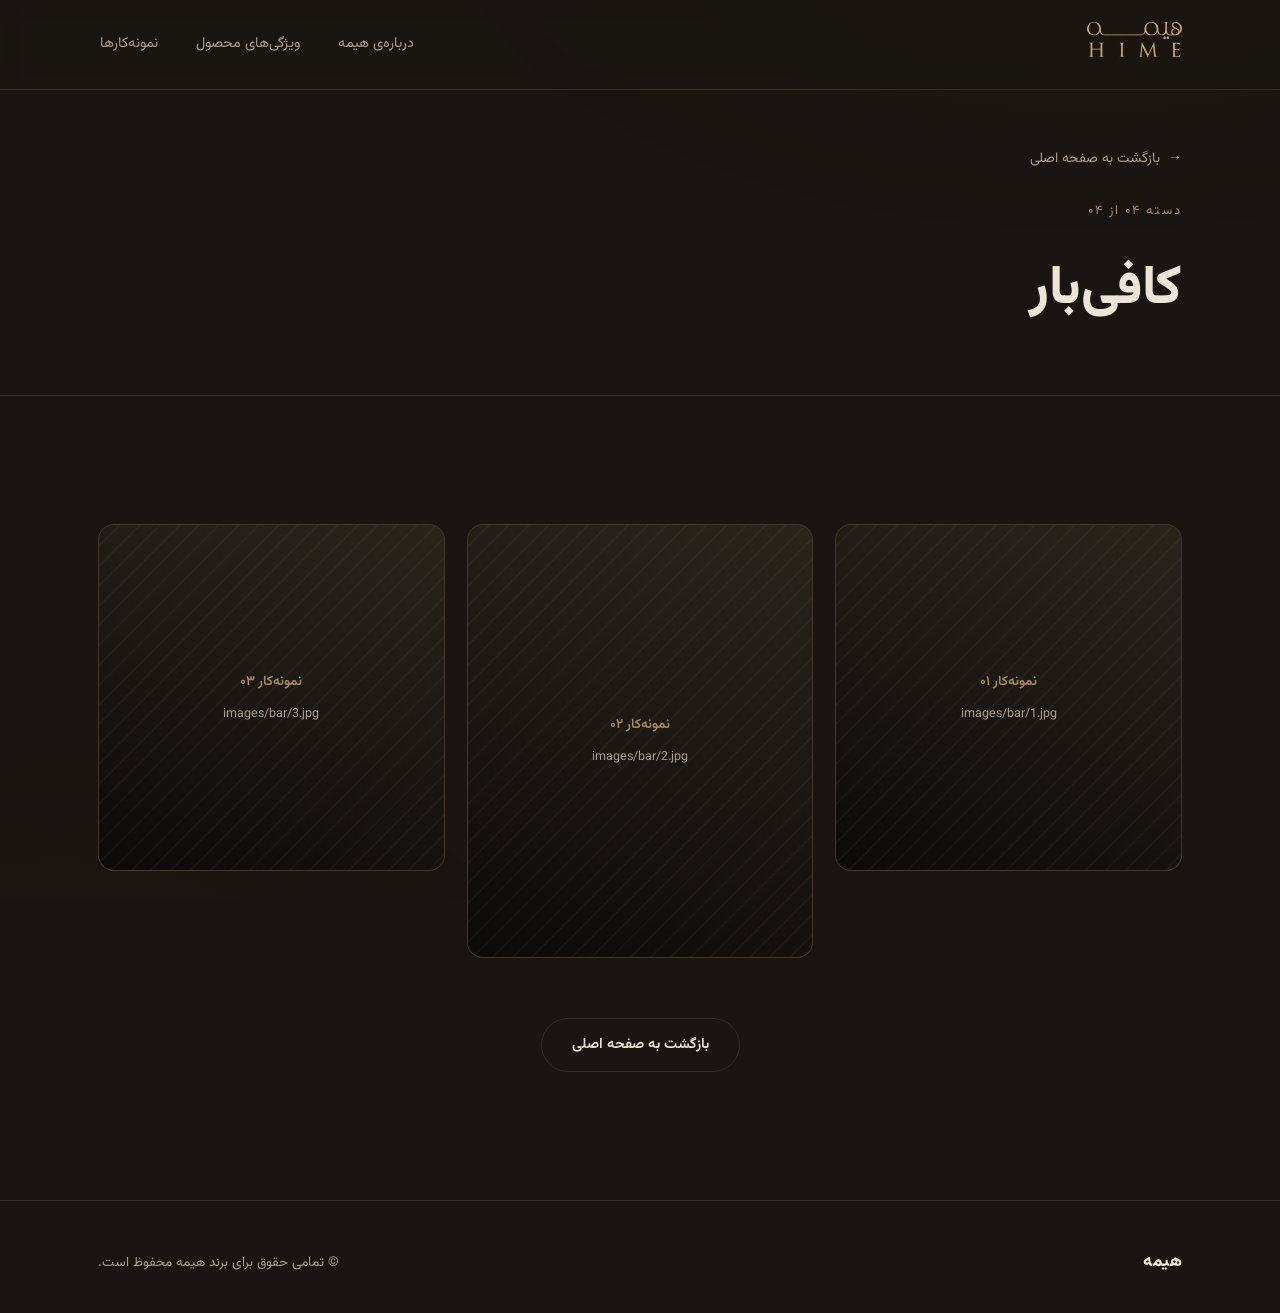
==== bar.html @ d2b1e8b2 "Add files via upload" ====
<!DOCTYPE html>
<html lang="fa" dir="rtl">
<head>
<meta charset="UTF-8">
<meta name="viewport" content="width=device-width, initial-scale=1.0">
<title>کافی‌بار | هیمه</title>
<meta name="description" content="گالری میزهای کافی‌بار دست‌ساز هیمه؛ ترکیب چوب و رزین مشکی.">
<link rel="stylesheet" href="style.css">
</head>
<body>

<header class="site-header">
  <nav class="nav">
    <a href="index.html" class="brand" aria-label="بازگشت به صفحه اصلی هیمه">
      
      <span>
<svg id="Layer_2" style="width:95px" xmlns="http://www.w3.org/2000/svg" xmlns:xlink="http://www.w3.org/1999/xlink" viewBox="0 0 70.9 31.27">
  <defs>
    <style>
      .cls-1 {
        fill: #c9a668;
      }
    </style>
    <image id="image" width="11" height="15" xlink:href="[data-uri]"></image>
  </defs>
  <g id="Layer_1-2" data-name="Layer_1">
    <g>
      <path class="cls-1" d="M10.63,10.62c-.18-.54-.27-1.5-.27-2.89,0-1.47-.5-2.64-1.52-3.5-.96-.82-2.17-1.24-3.65-1.24s-2.79.49-3.74,1.46c-.65.67-1.09,1.48-1.33,2.41-.09.36-.13.72-.13,1.08,0,1.3.41,2.4,1.22,3.3.93,1.05,2.23,1.6,3.91,1.66,1.98-.07,3.5-.91,4.57-2.53.43,1.53,1.53,2.37,3.29,2.53h0s5.46,0,5.46,0v-.51h-5.46c-1.21-.12-2-.71-2.36-1.79ZM7.97,11.36c-.64.68-1.46,1.02-2.48,1.02-1.2,0-2.18-.43-2.95-1.3-.79-.89-1.18-2.05-1.18-3.48,0-1.33.35-2.35,1.04-3.09.67-.7,1.58-1.06,2.73-1.06,1.07,0,1.97.39,2.71,1.18.8.87,1.2,2.03,1.2,3.47s-.36,2.49-1.07,3.26Z"></path>
      <polygon class="cls-1" points="23.91 12.41 18.45 12.41 18.45 12.91 23.91 12.91 23.91 12.91 29.37 12.91 29.37 12.41 23.91 12.41 23.91 12.41"></polygon>
      <polygon class="cls-1" points="34.83 12.41 29.37 12.41 29.37 12.91 34.83 12.91 34.83 12.91 40.28 12.91 40.28 12.41 34.83 12.41 34.83 12.41"></polygon>
      <path class="cls-1" d="M60.29,13.81c-.28,0-.51.1-.7.29-.19.19-.29.42-.29.7s.1.51.29.71c.19.19.42.28.7.28s.51-.09.7-.28c.2-.19.29-.43.29-.71s-.1-.51-.29-.7c-.19-.19-.42-.29-.7-.29Z"></path>
      <path class="cls-1" d="M57.89,13.81c-.28,0-.51.1-.7.29-.19.19-.29.42-.29.7s.1.51.29.71c.19.19.42.28.7.28s.51-.09.7-.28c.19-.19.29-.43.29-.71s-.1-.51-.29-.7c-.19-.19-.42-.29-.7-.29Z"></path>
      <path class="cls-1" d="M69.41,4.27c-.96-.85-2.12-1.27-3.48-1.27-.65,0-1.23.18-1.74.53-.58.41-.88.95-.88,1.61,0,.99.64,1.82,1.93,2.49-.7.25-1.27.6-1.71,1.04-.52.53-.77,1.13-.77,1.79,0,.8.35,1.44,1.05,1.91-.45.03-.95.04-1.52.04-.47-.02-.92-.16-1.34-.43-.54-.34-.91-.85-1.1-1.53-.13-.46-.19-1.13-.19-2l.02-4.39c0-.55.23-.83.7-.83.28,0,.42-.04.42-.11s-.07-.11-.21-.11h-3.01c-.14,0-.21.04-.21.11s.14.11.42.11.48.09.58.28c.08.13.11.36.11.69v4.22c-.04,2.58-.91,3.9-2.61,3.99-.47-.02-.91-.16-1.33-.42-.61-.37-1.01-1.01-1.18-1.92-.08-.41-.11-1.18-.11-2.31,0-1.42-.47-2.56-1.41-3.44-.95-.88-2.21-1.33-3.76-1.33s-2.91.55-3.89,1.65c-.86.97-1.29,2.06-1.29,3.29,0,.11,0,.27.02.48.07,1.05-.06,1.9-.37,2.56-.43.9-1.18,1.37-2.27,1.43v.51c1.71-.13,2.8-.93,3.29-2.41.36.73.93,1.31,1.71,1.74.8.45,1.71.67,2.73.67,1.79,0,3.23-.71,4.32-2.12.03-.04.07-.1.12-.2.05-.09.1-.16.13-.2.22.77.64,1.38,1.26,1.82.56.41,1.24.65,2.02.71,1.57-.12,2.64-.71,3.2-1.79.58,1.07,1.66,1.67,3.22,1.79h4.51c.34,0,.84-.21,1.49-.62,1.2-.76,1.98-1.74,2.35-2.92.17-.54.25-1.07.25-1.61,0-1.45-.5-2.62-1.49-3.5ZM51.18,10.99c-.37.55-.82.92-1.35,1.09-.52.21-.95.31-1.28.31-1.26,0-2.28-.41-3.05-1.22-.82-.86-1.24-2.05-1.24-3.57,0-1.33.35-2.36,1.06-3.09.67-.69,1.56-1.03,2.7-1.03s2.08.42,2.8,1.25c.74.85,1.11,1.97,1.11,3.38,0,1.19-.25,2.15-.74,2.89ZM67.38,11.71c-.44.28-.94.42-1.49.42-.61,0-1.11-.15-1.48-.46-.4-.32-.61-.77-.61-1.34,0-.23.06-.52.18-.86.26-.7.83-1.25,1.72-1.63.76.34,1.31.66,1.66.97.52.46.78,1.02.78,1.67,0,.51-.25.92-.75,1.24ZM69.2,10.19c0-.6-.19-1.13-.58-1.58-.16-.19-1.01-.72-2.54-1.57-1.2-.67-1.8-1.35-1.8-2.04,0-.5.16-.89.47-1.16.26-.23.58-.35.97-.35.08,0,.2,0,.35.02,1.1.11,1.98.64,2.63,1.59.59.87.89,1.89.89,3.05,0,.75-.13,1.43-.38,2.03Z"></path>
    </g>
    <g>
      <path class="cls-1" d="M11.4,24.94c0,1.49.03,2.49.09,3,.03.25.07.41.11.49.07.13.2.21.4.24.25.04.47.07.64.07.08,0,.12.04.12.11s-.08.11-.25.11c-.31,0-.7,0-1.14-.02l-.63-.02-.57.02c-.39.02-.67.02-.84.02-.15,0-.22-.04-.22-.11s.04-.11.11-.11c.1,0,.25-.02.43-.07.2-.04.33-.29.39-.74.04-.38.06-1.37.06-2.95v-1.38c0-.05-.03-.08-.08-.08h-5.98c-.05,0-.08.03-.08.08v1.38c0,1.59.02,2.58.07,2.96.03.24.07.4.11.49.07.13.21.21.4.24.28.04.5.07.65.07.07,0,.11.04.11.11s-.07.11-.22.11c-.33,0-.71,0-1.16-.02l-.62-.02-.58.02c-.4.02-.68.02-.85.02-.15,0-.22-.04-.22-.11s.04-.11.11-.11c.13,0,.27-.02.44-.07.19-.04.31-.29.37-.73.06-.38.09-1.38.09-3v-2.44c0-1.69-.01-2.69-.03-2.99-.02-.25-.06-.43-.12-.54-.08-.12-.24-.19-.46-.22-.25-.02-.41-.03-.49-.03-.07,0-.11-.04-.11-.11s.07-.11.22-.11h1.03s.62.03.62.03l1.42-.03c.15,0,.22.04.22.11s-.04.11-.11.11c-.13,0-.25.01-.36.03-.19.04-.31.11-.38.22-.07.1-.11.28-.12.54,0,.3-.01,1.31-.01,3.02v.29c0,.05.03.08.08.08h5.98c.05,0,.08-.03.08-.08v-.29c0-1.56-.01-2.57-.03-3.02-.02-.25-.05-.43-.11-.54-.07-.12-.22-.19-.45-.22-.22-.02-.39-.03-.49-.03-.07,0-.11-.04-.11-.11s.07-.11.22-.11h1.03s.6.03.6.03l1.43-.03c.16,0,.24.04.24.11s-.04.11-.12.11c-.12,0-.24.01-.36.03-.3.06-.46.31-.49.76-.02.3-.03,1.3-.03,2.99v2.44Z"></path>
      <path class="cls-1" d="M26.71,24.94c0,1.62.02,2.62.07,3,.03.24.07.4.11.49.07.13.21.21.4.24.28.04.5.07.65.07.08,0,.11.04.11.11s-.08.11-.22.11c-.33,0-.72,0-1.17-.02l-.63-.02-.57.02c-.38.02-.66.02-.84.02-.15,0-.22-.04-.22-.11s.04-.11.11-.11c.13,0,.27-.02.44-.07.19-.04.32-.29.37-.73.06-.51.09-1.51.09-3v-2.44c0-1.69-.01-2.69-.03-2.99-.03-.44-.18-.69-.46-.74-.17-.04-.32-.06-.44-.06-.08,0-.11-.04-.11-.11s.08-.11.22-.11h.88s.57.03.57.03l1.44-.03c.15,0,.22.04.22.11s-.04.11-.11.11c-.13,0-.25.01-.36.03-.19.04-.31.11-.38.22-.07.1-.11.28-.12.54,0,.3-.01,1.3-.01,2.99v2.44Z"></path>
      <path class="cls-1" d="M51.22,27.17c.1.82.34,1.3.74,1.43.27.09.58.13.92.13.08,0,.11.03.11.1,0,.08-.1.12-.29.12-1.02,0-1.83-.03-2.44-.08-.28-.03-.42-.08-.42-.15s.03-.1.1-.11c.08-.02.11-.19.07-.49l-.69-7h-.03l-3.45,7.06c-.23.49-.4.73-.5.73-.1,0-.26-.21-.49-.63-.79-1.47-1.35-2.54-1.67-3.21-1.15-2.35-1.75-3.61-1.82-3.77h-.07l-.56,6.26c0,.14-.01.37-.01.7,0,.2.11.33.34.39.2.05.38.08.56.08.07,0,.11.03.11.1,0,.08-.09.12-.26.12-.22,0-.49,0-.83-.02l-.5-.02-.51.02c-.31.02-.55.02-.7.02-.17,0-.25-.04-.25-.12,0-.07.05-.1.15-.1s.24-.02.43-.04c.21-.04.35-.17.43-.39.03-.1.07-.34.12-.72l1.04-9.04c.01-.16.07-.24.16-.24.13,0,.22.07.29.2l4.33,8.6,4.17-8.58c.08-.15.15-.22.22-.22.11,0,.18.12.21.37l.98,8.5Z"></path>
      <path class="cls-1" d="M64.26,22.5c0-1.69-.01-2.69-.03-2.99-.01-.25-.06-.43-.12-.54-.08-.12-.24-.19-.46-.22-.25-.02-.41-.03-.49-.03-.08,0-.11-.04-.11-.11s.08-.11.22-.11h1.04s.62.03.62.03h3.43c.1,0,.23-.02.38-.04l.27-.03c.11-.04.18-.07.19-.07.04,0,.07.04.07.12,0,.02-.01.1-.04.22-.03.14-.05.28-.07.43,0,.04-.02.19-.04.45-.01.25-.03.41-.04.47-.02.1-.06.15-.12.15-.08,0-.11-.06-.11-.18,0-.18-.03-.34-.09-.49-.08-.21-.42-.35-1.02-.42-.28-.04-.97-.06-2.07-.06-.05,0-.08.05-.08.15v3.76c0,.1.03.15.08.15,1.38,0,2.17-.01,2.39-.03.37-.04.61-.1.7-.19.12-.12.19-.18.21-.18.06,0,.09.04.09.11l-.04.25c-.04.16-.06.34-.08.52-.04.46-.06.76-.06.9,0,.17-.04.26-.13.26-.07,0-.1-.04-.1-.12,0-.19-.02-.34-.06-.46-.07-.23-.31-.37-.74-.43-.33-.04-1.05-.06-2.17-.06-.06,0-.09.03-.09.09v3.52c.01.46.13.77.34.91.21.13.67.2,1.37.2s1.18-.05,1.44-.15c.35-.15.57-.47.65-.97.02-.13.07-.2.15-.2.06,0,.09.07.09.2,0,.42-.06.86-.19,1.34-.04.17-.12.28-.22.31-.08.03-.27.04-.57.04l-2.49-.04c-.4-.02-.8-.03-1.19-.03-.2,0-.41,0-.62.01-.28.02-.55.03-.83.03-.15,0-.22-.04-.22-.11s.04-.11.11-.11c.04,0,.19-.02.44-.07.19-.03.31-.27.37-.73.06-.38.09-1.38.09-3v-2.44Z"></path>
    </g>
    <use transform="translate(0 30.78) scale(6.45 .03)" xlink:href="#image"></use>
    <use transform="scale(6.45 .03)" xlink:href="#image"></use>
  </g>
</svg>
      </span>
    </a>
    <ul class="nav-links" id="navLinks">
      <li><a href="index.html#about">درباره‌ی هیمه</a></li>
      <li><a href="index.html#specs">ویژگی‌های محصول</a></li>
      <li><a href="index.html#collections">نمونه‌کارها</a></li>
    </ul>
    <button class="nav-toggle" id="navToggle" aria-label="باز کردن منو" aria-expanded="false">☰</button>
  </nav>
</header>

<main>
  <section class="gallery-hero">
    <div class="container">
      <a href="index.html" class="back-link"><span class="arrow">→</span> بازگشت به صفحه اصلی</a>
      <span class="section-label">دسته ۰۴ از ۰۴</span>
      <h1>کافی‌بار</h1>
      <p>
      </p>
    </div>
  </section>

  <section class="gallery-section">
    <div class="container">
      <div class="gallery-grid">

     <div class="gallery-item">
          <img src="images/bar/1.jpg" alt="کد محصول 401"
               onerror="this.style.display='none'; this.nextElementSibling.style.display='flex';" loading="lazy">
          <div class="gi-fallback"><strong>نمونه‌کار ۰۱</strong><span>images/bar/1.jpg</span></div>
          <div class="gi-caption">کد محصول 401</div>
        </div>

        <div class="gallery-item">
          <img src="images/bar/2.jpg" alt="کد محصول 402"
               onerror="this.style.display='none'; this.nextElementSibling.style.display='flex';" loading="lazy">
          <div class="gi-fallback"><strong>نمونه‌کار ۰۲</strong><span>images/bar/2.jpg</span></div>
          <div class="gi-caption">کد محصول 402</div>
        </div>

        <div class="gallery-item">
          <img src="images/bar/3.jpg" alt="کد محصول 403"
               onerror="this.style.display='none'; this.nextElementSibling.style.display='flex';" loading="lazy">
          <div class="gi-fallback"><strong>نمونه‌کار ۰۳</strong><span>images/bar/3.jpg</span></div>
          <div class="gi-caption">کد محصول 403</div>
        </div>

       

      </div>

      <div class="gallery-cta">
        <a href="index.html" class="btn btn-ghost">بازگشت به صفحه اصلی</a>
      </div>
    </div>
  </section>
</main>

<footer class="site-footer">
  <div class="container footer-inner">
    <span class="brand-name">هیمه</span>
    <p>© تمامی حقوق برای برند هیمه محفوظ است.</p>
  </div>
</footer>

<script src="script.js"></script>
</body>
</html>
---- style.css ----
/* =========================================================
   HIME — استایل‌شیت اصلی
   پالت رنگی: چوب تیره‌سوخته + رزین مشکی + طلایی برنزی
   فونت: وزیرمتن (Vazirmatn)
   المان امضا: «خط درز» (Seam) — خط موج‌دار طلایی که استعاره‌ی
   خط رزینی میان برش‌های چوب است و در سراسر سایت تکرار می‌شود.
   ========================================================= */

@import url('https://fonts.googleapis.com/css2?family=Vazirmatn:wght@300;400;500;600;700;800&display=swap');

:root{
  /* --- رنگ‌ها --- */
  --bg-primary:   #1a1512;   /* چوب سوخته تیره */
  --bg-secondary: #211b16;   /* لایه دوم */
  --bg-elevated:  #2b241d;   /* کارت‌ها */
  --resin:        #0c0a09;   /* مشکی رزین */
  --gold:         #c9a568;   /* طلایی برنزی - رنگ اصلی برند */
  --gold-soft:    #a88a5c;
  --gold-dim:     rgba(201,165,104,0.16);
  --cream:        #ece4d6;   /* متن اصلی روشن */
  --muted:        #a89b8a;   /* متن ثانویه */
  --border:       rgba(201,165,104,0.16);

  /* --- تایپوگرافی --- */
  --font-main: 'Vazirmatn', 'Tahoma', sans-serif;

  /* --- فاصله‌گذاری --- */
  --section-pad: clamp(64px, 10vw, 140px);
  --container-w: 1180px;
}

*, *::before, *::after{ box-sizing: border-box; margin:0; padding:0; }

html{ scroll-behavior: smooth; }

body{
  background: var(--bg-primary);
  color: var(--cream);
  font-family: var(--font-main);
  direction: rtl;
  line-height: 1.85;
  -webkit-font-smoothing: antialiased;
  overflow-x: hidden;
}

img{ max-width:100%; display:block; }

a{ color:inherit; text-decoration:none; }

ul{ list-style:none; }

.container{
  max-width: var(--container-w);
  margin: 0 auto;
  padding: 0 clamp(20px, 5vw, 48px);
}

/* پس‌زمینه بافت‌دار ظریف (تراشه‌های چوب) */
body::before{
  content:"";
  position: fixed;
  inset: 0;
  pointer-events: none;
  z-index: 0;
  opacity: .5;
  background:
    radial-gradient(1200px 600px at 85% -10%, rgba(201,165,104,0.05), transparent 60%),
    radial-gradient(900px 500px at 5% 110%, rgba(201,165,104,0.04), transparent 60%);
}

/* =========================================================
   المان امضا: خط درز (Seam Divider)
   ========================================================= */
.seam{
  width: 100%;
  height: 22px;
  display: block;
  background-repeat: repeat-x;
  background-size: 140px 22px;
  background-image: url("data:image/svg+xml,%3Csvg xmlns='http://www.w3.org/2000/svg' width='140' height='22' viewBox='0 0 140 22'%3E%3Cpath d='M0 11 C 15 2, 25 20, 40 11 S 65 2, 80 11 S 105 20, 120 11 S 135 2, 140 11' fill='none' stroke='%23c9a568' stroke-width='1.4' stroke-opacity='0.55' stroke-linecap='round'/%3E%3C/svg%3E");
  opacity:.8;
}
.seam.seam-sm{ height: 14px; background-size: 90px 14px; opacity:.6;}

/* =========================================================
   هدر / ناوبری
   ========================================================= */
.site-header{
  position: sticky;
  top:0;
  z-index: 50;
  background: rgba(26,21,18,0.86);
  backdrop-filter: blur(10px);
  border-bottom: 1px solid var(--border);
}
.nav{
  display:flex;
  align-items:center;
  justify-content:space-between;
  padding: 18px clamp(20px, 5vw, 48px);
  max-width: var(--container-w);
  margin: 0 auto;
}
.brand{
  display:flex;
  align-items:center;
  gap:14px;
}
.brand-mark{
  width:44px; height:44px;
  border-radius: 40% 60% 55% 45% / 55% 45% 60% 40%;
  border:1.5px solid var(--gold);
  display:flex; align-items:center; justify-content:center;
  font-family: var(--font-main);
  font-weight:700;
  font-size:16px;
  color: var(--gold);
  letter-spacing: 0;
  flex-shrink:0;
  /* جایگاه لوگو: در صورت داشتن فایل لوگو، این div را با
     <img src="images/logo.png" alt="لوگوی هیمه"> جایگزین کنید */
}
.brand-name{
  font-size: 22px;
  font-weight: 800;
  letter-spacing: .5px;
  color: var(--cream);
}
.brand-sub{
  display:block;
  font-size:11px;
  font-weight:400;
  color: var(--muted);
  letter-spacing: 1px;
}
.nav-links{
  display:flex;
  gap: clamp(16px,3vw,34px);
  font-size:14.5px;
  color: var(--muted);
}
.nav-links a{ position:relative; padding:6px 2px; transition:.25s color; }
.nav-links a:hover, .nav-links a:focus-visible{ color: var(--gold); }
.nav-links a::after{
  content:"";
  position:absolute; right:0; bottom:-2px;
  width:0%; height:1px; background: var(--gold);
  transition:.3s width;
}
.nav-links a:hover::after, .nav-links a:focus-visible::after{ width:100%; }

.nav-toggle{ display:none; }

/* =========================================================
   دکمه‌ها
   ========================================================= */
.btn{
  display:inline-flex;
  align-items:center;
  gap:10px;
  padding: 13px 30px;
  border-radius: 999px;
  border:1px solid var(--gold);
  color: var(--gold);
  font-family: var(--font-main);
  font-size: 14.5px;
  font-weight: 600;
  background: transparent;
  cursor:pointer;
  transition: .3s ease;
}
.btn:hover, .btn:focus-visible{
  background: var(--gold);
  color: var(--resin);
  transform: translateY(-2px);
}
.btn-solid{
  background: var(--gold);
  color: var(--resin);
}
.btn-solid:hover, .btn-solid:focus-visible{
  background: var(--gold-soft);
  color: var(--resin);
}
.btn-ghost{
  border-color: var(--border);
  color: var(--cream);
}
.btn-ghost:hover, .btn-ghost:focus-visible{
  border-color: var(--gold);
  background: transparent;
  color: var(--gold);
  transform: translateY(-2px);
}

/* =========================================================
   هیرو
   ========================================================= */
.hero{
  position: relative;
  z-index:1;
  padding: clamp(56px,9vw,110px) 0 var(--section-pad);
}
.hero-grid{
  display:grid;
  grid-template-columns: 1.05fr .95fr;
  gap: clamp(30px,5vw,70px);
  align-items:center;
}
.eyebrow{
  display:inline-flex;
  align-items:center;
  gap:10px;
  font-size:13px;
  letter-spacing: 2px;
  color: var(--gold-soft);
  margin-bottom: 22px;
}
.eyebrow::before{
  content:"";
  width: 26px; height:1px;
  background: var(--gold);
}
.hero-title{
  font-size: clamp(48px, 7vw, 86px);
  font-weight: 800;
  color: var(--cream);
  line-height: 1.05;
  margin-bottom: 8px;
}
.hero-title span{ color: var(--gold); }
.hero-tagline{
  font-size: clamp(16px, 1.6vw, 19px);
  color: var(--muted);
  margin: 18px 0 30px;
  font-weight: 400;
}
.hero-actions{ display:flex; gap:16px; flex-wrap:wrap; }

.hero-media{
  position:relative;
}
.hero-frame{
  position:relative;
  aspect-ratio: 4/5;
  border-radius: 6% 94% 92% 8% / 10% 8% 92% 90%;
  overflow:hidden;
  background: linear-gradient(155deg, var(--bg-elevated), var(--resin));
  border: 1px solid var(--border);
  box-shadow: 0 40px 90px -30px rgba(0,0,0,.7);
}
.hero-frame img, .hero-frame video{
  width:100%; height:100%; object-fit:cover;
}
.hero-frame .placeholder-fallback{
  position:absolute; inset:0;
  display:none; flex-direction:column; align-items:center; justify-content:center;
  gap:10px;
  text-align:center;
  padding: 20px;
  color: var(--muted);
  font-size: 13px;
}
.hero-frame .placeholder-fallback strong{
  color: var(--gold);
  font-size: 15px;
  font-weight:600;
}
.hero-frame::after{
  content:"";
  position:absolute; inset:0;
  border-radius: inherit;
  box-shadow: inset 0 0 0 1.5px var(--gold-dim);
  pointer-events:none;
}
.hero-frame-tag{
  position:absolute;
  bottom: 22px; left: 22px;
  background: rgba(12,10,9,0.72);
  backdrop-filter: blur(6px);
  border:1px solid var(--border);
  padding: 9px 16px;
  border-radius: 999px;
  font-size: 12.5px;
  color: var(--gold);
}

/* =========================================================
   بخش معرفی برند (About)
   ========================================================= */
.about{
  position:relative; z-index:1;
  padding: var(--section-pad) 0;
  border-top: 1px solid var(--border);
}
.about-inner{
  max-width: 900px;
  margin: 0 auto;
  text-align:center;
}
.section-label{
  font-size:13px;
  letter-spacing:2px;
  color: var(--gold-soft);
  display:block;
  margin-bottom: 18px;
}
.about-title{
  font-size: clamp(28px,3.4vw,40px);
  font-weight:700;
  color: var(--cream);
  margin-bottom: 26px;
}
.about-text{
  font-size: clamp(15.5px,1.4vw,17.5px);
  color: var(--muted);
  line-height: 2.15;
  font-weight:300;
}
.about-text strong{ color: var(--cream); font-weight:600; }

/* =========================================================
   شبکه ویژگی‌ها (مشخصات فنی محصول)
   ========================================================= */
.specs{
  padding: var(--section-pad) 0;
  position:relative; z-index:1;
}
.specs-grid{
  display:grid;
  grid-template-columns: repeat(4,1fr);
  gap: 1px;
  background: var(--border);
  border: 1px solid var(--border);
  border-radius: 18px;
  overflow:hidden;
}
.spec-item{
  background: var(--bg-secondary);
  padding: 34px 26px;
  text-align:center;
}
.spec-item .spec-icon{
  font-size: 22px;
  color: var(--gold);
  margin-bottom:14px;
}
.spec-item h4{
  font-size: 15.5px;
  color: var(--cream);
  font-weight:600;
  margin-bottom:8px;
}
.spec-item p{
  font-size: 13.5px;
  color: var(--muted);
  line-height:1.9;
}

/* =========================================================
   دسته‌بندی نمونه‌کارها (کارت‌ها)
   ========================================================= */
.collections{
  padding: var(--section-pad) 0 calc(var(--section-pad) + 20px);
  position:relative; z-index:1;
  border-top: 1px solid var(--border);
}
.section-head{
  display:flex;
  align-items:flex-end;
  justify-content:space-between;
  gap: 20px;
  margin-bottom: 50px;
  flex-wrap:wrap;
}
.section-head h2{
  font-size: clamp(28px,3.6vw,42px);
  font-weight:700;
  color: var(--cream);
}
.section-head p{
  color: var(--muted);
  font-size:15px;
  max-width: 360px;
}

.collection-grid{
  display:grid;
  grid-template-columns: repeat(4, 1fr);
  gap: 22px;
}
.collection-card{
  position:relative;
  display:block;
  border-radius: 20px;
  overflow:hidden;
  background: var(--bg-elevated);
  border: 1px solid var(--border);
  aspect-ratio: 3/4;
  transition: .45s cubic-bezier(.2,.7,.3,1);
}
.collection-card:hover, .collection-card:focus-visible{
  transform: translateY(-8px);
  border-color: var(--gold-dim);
  box-shadow: 0 30px 60px -25px rgba(0,0,0,.65);
}
.collection-card .cc-media{
  position:absolute; inset:0;
  background:
    repeating-linear-gradient(135deg, rgba(201,165,104,0.05) 0 2px, transparent 2px 14px),
    linear-gradient(200deg, var(--bg-elevated), var(--resin));
}
.collection-card .cc-media img{
  width:100%; height:100%; object-fit:cover;
  position:absolute; inset:0;
}
.collection-card .cc-overlay{
  position:absolute; inset:0;
  background: linear-gradient(0deg, rgba(12,10,9,.92) 0%, rgba(12,10,9,.15) 55%, transparent 100%);
}
.collection-card .cc-content{
  position:absolute;
  right:0; left:0; bottom:0;
  padding: 26px 22px;
}
.cc-index{
  font-size:12px;
  color: var(--gold-soft);
  letter-spacing:1px;
  margin-bottom:8px;
  display:block;
}
.collection-card h3{
  font-size: 21px;
  font-weight:700;
  color: var(--cream);
  margin-bottom: 10px;
}
.cc-link{
  font-size: 13px;
  color: var(--gold);
  display:inline-flex;
  align-items:center;
  gap:8px;
  transition:.3s gap;
}
.collection-card:hover .cc-link{ gap:12px; }

/* =========================================================
   فوتر
   ========================================================= */
.site-footer{
  border-top: 1px solid var(--border);
  padding: 46px 0 34px;
  position:relative; z-index:1;
}
.footer-inner{
  display:flex;
  align-items:center;
  justify-content:space-between;
  flex-wrap:wrap;
  gap:16px;
}
.footer-inner p{
  color: var(--muted);
  font-size: 13.5px;
}
.footer-inner .brand-name{ font-size:17px; }

/* =========================================================
   صفحات گالری (دسته‌بندی‌ها)
   ========================================================= */
.gallery-hero{
  padding: 54px 0 40px;
  position:relative; z-index:1;
  border-bottom: 1px solid var(--border);
}
.gallery-hero .back-link{
  display:inline-flex;
  align-items:center;
  gap:8px;
  color: var(--muted);
  font-size:14px;
  margin-bottom: 26px;
  transition:.25s color;
}
.gallery-hero .back-link:hover, .gallery-hero .back-link:focus-visible{ color: var(--gold); }
.gallery-hero .back-link .arrow{ transition:.25s transform; }
.gallery-hero .back-link:hover .arrow{ transform: translateX(4px); }

.gallery-hero h1{
  font-size: clamp(34px,4.6vw,54px);
  font-weight:800;
  color: var(--cream);
  margin-bottom: 14px;
}
.gallery-hero p{
  color: var(--muted);
  max-width: 620px;
  font-size:15.5px;
}

.gallery-section{
  padding: var(--section-pad) 0;
  position:relative; z-index:1;
}
.gallery-grid{
  display:grid;
  grid-template-columns: repeat(3, 1fr);
  gap: 22px;
}
.gallery-item{
  position:relative;
  border-radius: 16px;
  overflow:hidden;
  background: var(--bg-elevated);
  border: 1px solid var(--border);
  aspect-ratio: 1/1;
}
.gallery-item:nth-child(3n+2){ aspect-ratio: 4/5; }
.gallery-item img{
  width:100%; height:100%; object-fit:cover;
  transition: .6s ease;
}
.gallery-item:hover img{ transform: scale(1.06); }
.gallery-item .gi-fallback{
  position:absolute; inset:0;
  display:none; flex-direction:column; align-items:center; justify-content:center;
  gap: 8px;
  text-align:center;
  padding: 18px;
  background:
    repeating-linear-gradient(135deg, rgba(201,165,104,0.05) 0 2px, transparent 2px 14px),
    linear-gradient(200deg, var(--bg-elevated), var(--resin));
}
.gi-fallback span{
  font-size:12.5px;
  color: var(--muted);
}
.gi-fallback strong{
  font-size:13.5px;
  color: var(--gold-soft);
  font-weight:600;
}
.gallery-item .gi-caption{
  position:absolute; right:0; left:0; bottom:0;
  padding: 16px;
  background: linear-gradient(0deg, rgba(12,10,9,.85), transparent);
  font-size: 12.5px;
  color: var(--cream);
  opacity:0;
  transform: translateY(6px);
  transition:.3s ease;
}
.gallery-item:hover .gi-caption{ opacity:1; transform:translateY(0); }

.gallery-cta{
  text-align:center;
  margin-top: 60px;
}

/* =========================================================
   واکنش‌گرایی (Responsive)
   ========================================================= */
@media (max-width: 980px){
  .hero-grid{ grid-template-columns: 1fr; }
  .hero-media{ order:-1; }
  .specs-grid{ grid-template-columns: repeat(2,1fr); }
  .collection-grid{ grid-template-columns: repeat(2,1fr); }
  .gallery-grid{ grid-template-columns: repeat(2,1fr); }
}

@media (max-width: 680px){
  .nav-links{
    position:fixed;
    inset: 68px 0 0 0;
    background: rgba(20,16,13,0.98);
    backdrop-filter: blur(10px);
    flex-direction:column;
    padding: 30px 26px;
    gap: 22px;
    transform: translateY(-14px);
    opacity:0;
    pointer-events:none;
    transition: .3s ease;
    border-top: 1px solid var(--border);
  }
  .nav-links.open{
    transform: translateY(0);
    opacity:1;
    pointer-events:auto;
  }
  .nav-toggle{
    display:flex;
    align-items:center;
    justify-content:center;
    width: 42px; height:42px;
    border-radius:50%;
    border: 1px solid var(--border);
    background:transparent;
    color: var(--gold);
    font-size:18px;
    cursor:pointer;
  }
  .specs-grid{ grid-template-columns: 1fr; }
  .collection-grid{ grid-template-columns: 1fr; }
  .gallery-grid{ grid-template-columns: 1fr; }
  .gallery-item:nth-child(3n+2){ aspect-ratio: 1/1; }
  .section-head{ flex-direction:column; align-items:flex-start; }
}

/* دسترس‌پذیری: فوکوس قابل مشاهده */
a:focus-visible, button:focus-visible{
  outline: 2px solid var(--gold);
  outline-offset: 3px;
}

/* حرکت کمتر برای کاربرانی که ترجیح می‌دهند */
@media (prefers-reduced-motion: reduce){
  *{ transition-duration: .001ms !important; animation-duration:.001ms !important; scroll-behavior:auto !important; }
}
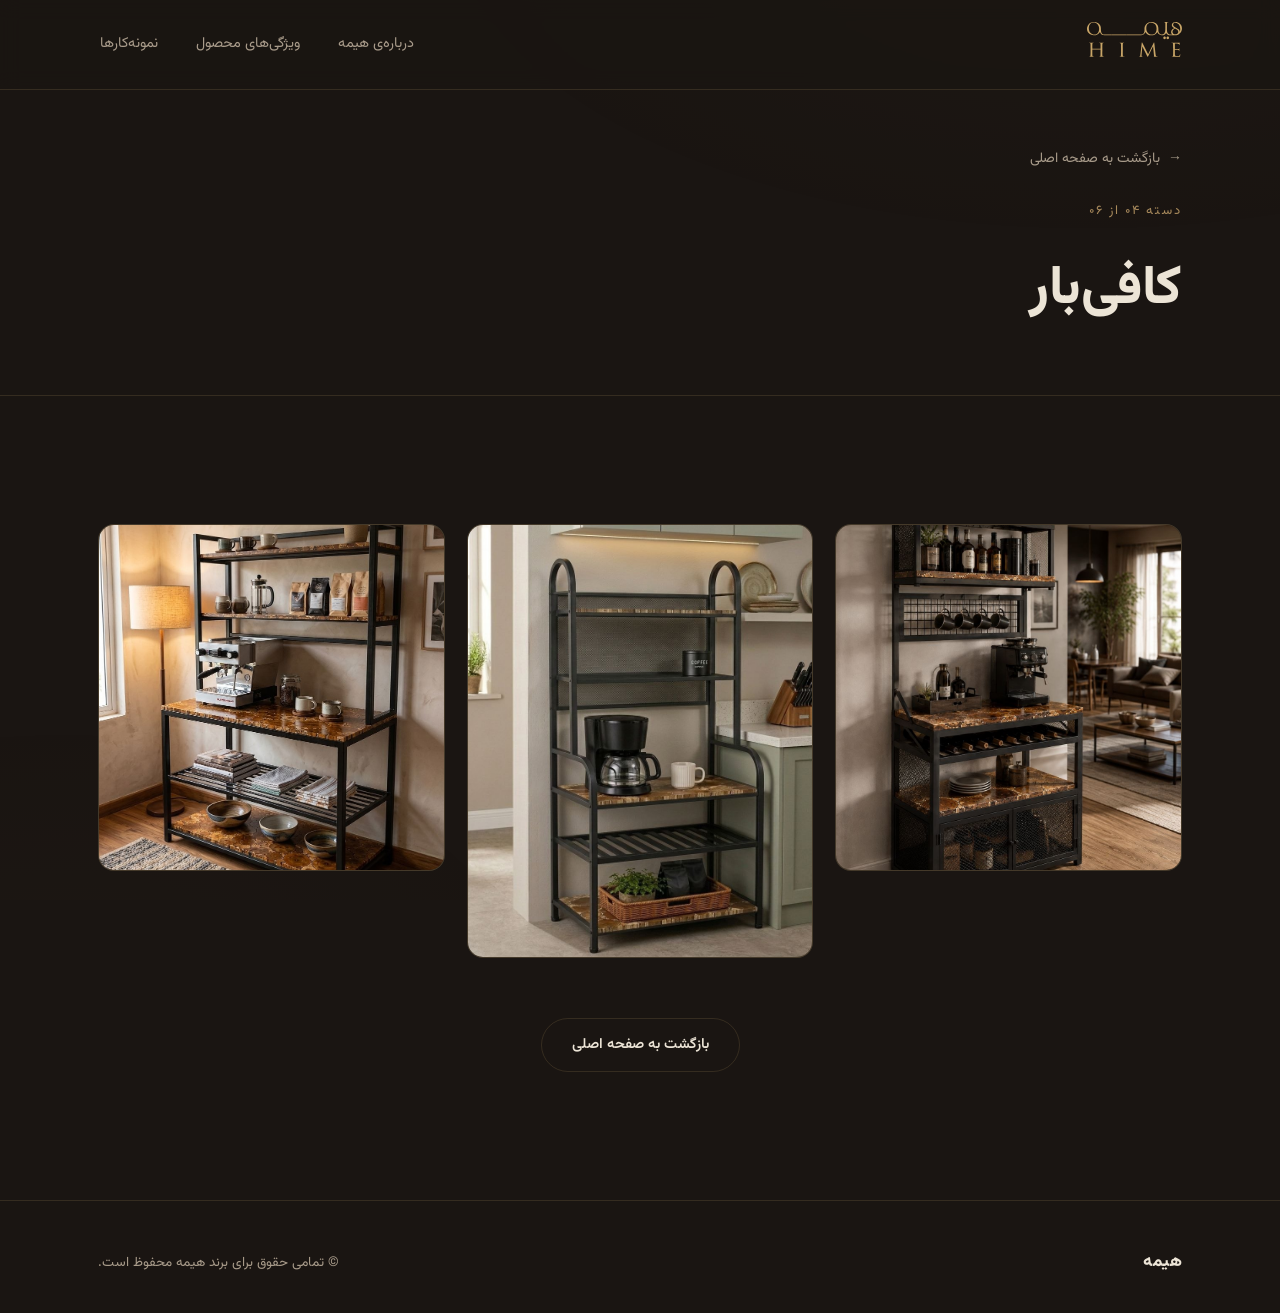
==== commit 0d842dcc: "Add files via upload" ====
--- a/bar.html
+++ b/bar.html
@@ -57,7 +57,7 @@
   <section class="gallery-hero">
     <div class="container">
       <a href="index.html" class="back-link"><span class="arrow">→</span> بازگشت به صفحه اصلی</a>
-      <span class="section-label">دسته ۰۴ از ۰۴</span>
+      <span class="section-label">دسته ۰۴ از ۰۶</span>
       <h1>کافی‌بار</h1>
       <p>
       </p>
--- a/style.css
+++ b/style.css
@@ -573,6 +573,7 @@
 @media (max-width: 680px){
   .nav-links{
     position:fixed;
+     height: fit-content;
     inset: 68px 0 0 0;
     background: rgba(20,16,13,0.98);
     backdrop-filter: blur(10px);
